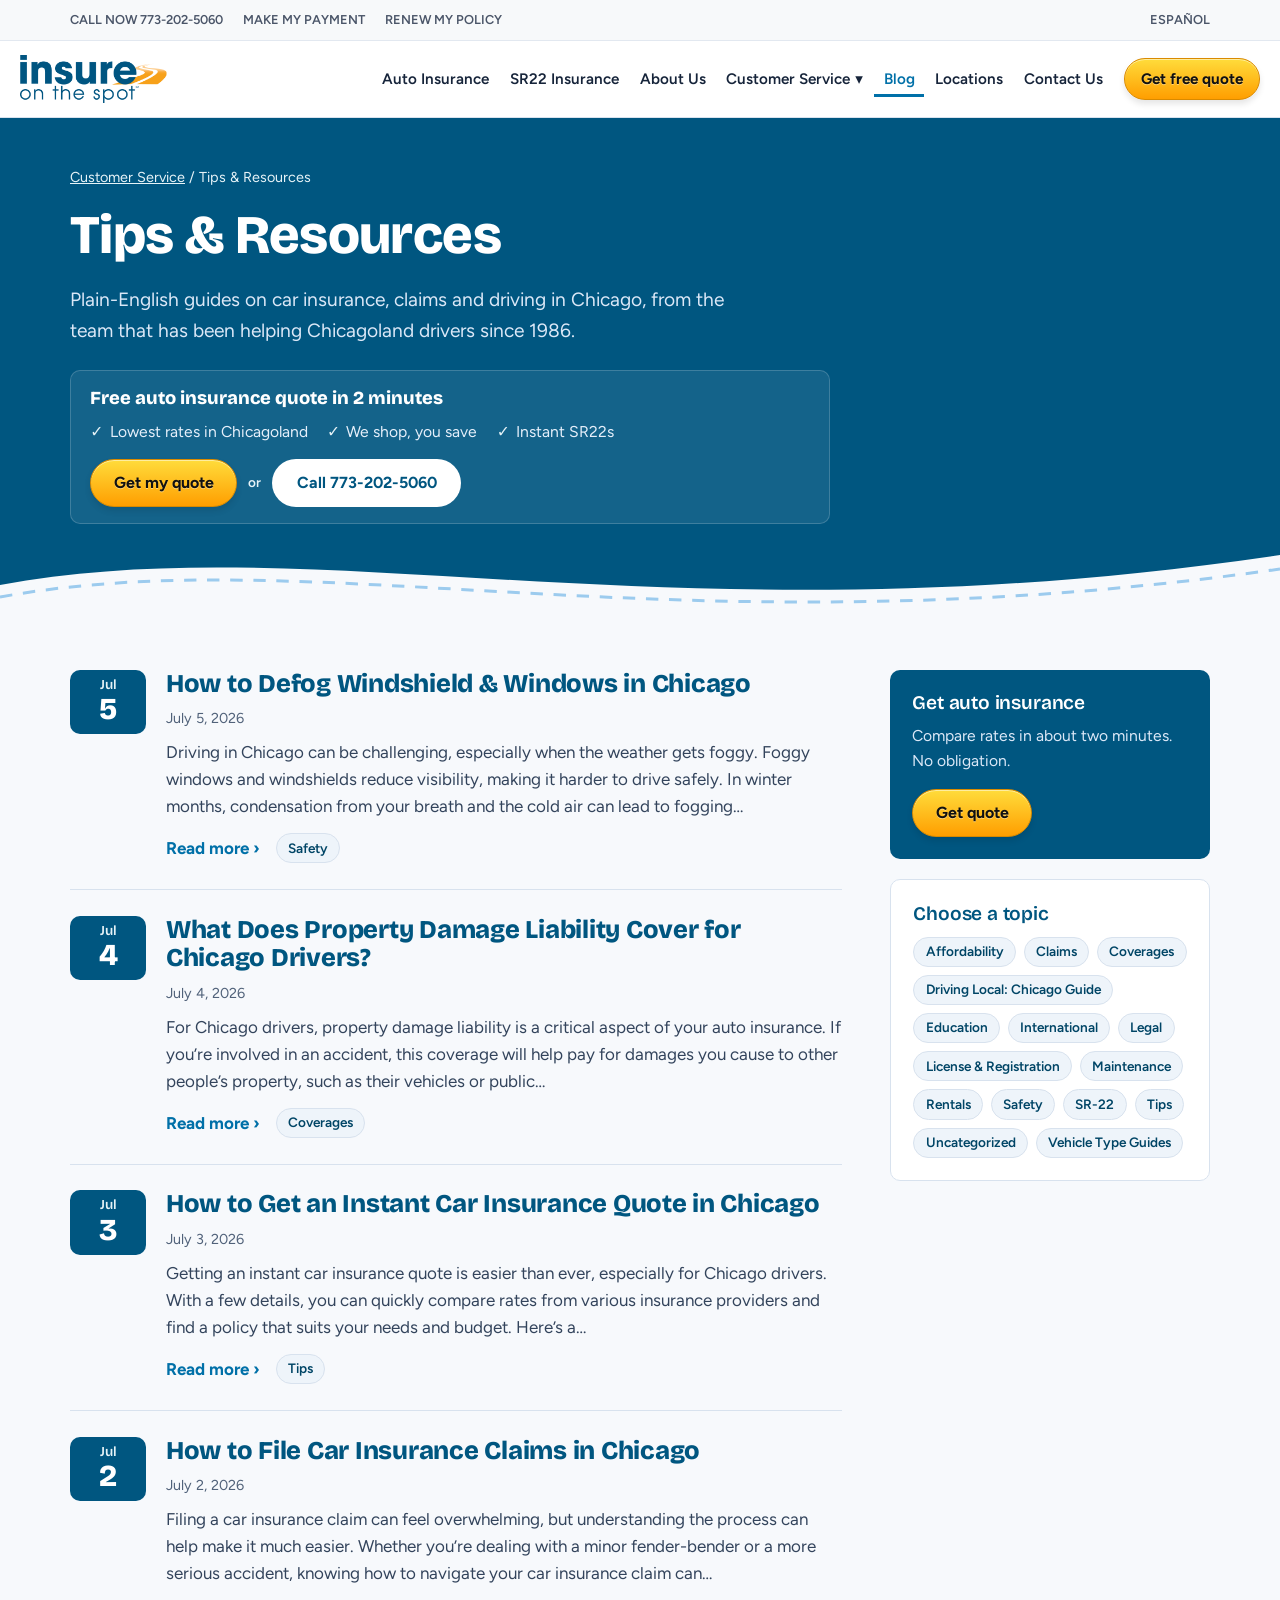
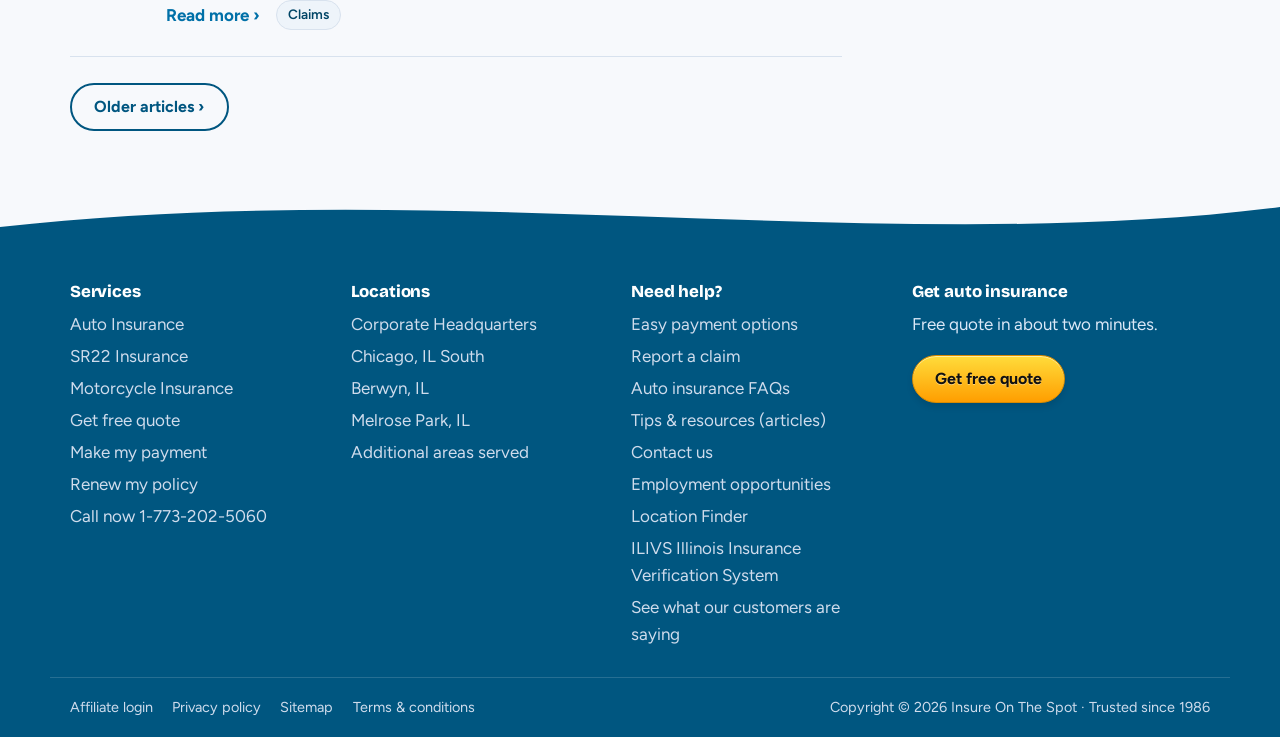
==== index.html @ a4625adb "[RENAME] html file" ====
<!doctype html>
<html lang="en">
  <head>
    <meta charset="utf-8" />
    <meta
      name="viewport"
      content="width=device-width, initial-scale=1, viewport-fit=cover"
    />
    <title>Tips & Resources – Insure On The Spot</title>
    <link rel="preconnect" href="https://fonts.googleapis.com" />
    <link rel="preconnect" href="https://fonts.gstatic.com" crossorigin />
    <link
      href="https://fonts.googleapis.com/css2?family=Bricolage+Grotesque:opsz,wght@12..96,600;12..96,800&family=Figtree:wght@400;500;600;700&display=swap"
      rel="stylesheet"
    />
    <link rel="stylesheet" href="style.css" />
  </head>
  <body>
    <a class="skip" href="#main">Skip to content</a>

    <!-- Shared header -->
    <div class="topbar">
      <div class="wrap">
        <div class="left">
          <a class="call" href="tel:773-202-5060">Call now 773-202-5060</a>
          <a href="https://csp.insureonthespot.com/Login.aspx"
            >Make my payment</a
          >
          <a href="https://csp.insureonthespot.com/Login.aspx"
            >Renew my policy</a
          >
        </div>
        <div class="right">
          <a
            class="es"
            href="https://www.insureonthespot.com/espanol/"
            lang="es"
            >Español</a
          >
        </div>
      </div>
    </div>
    <header class="header">
      <div class="wrap">
        <a class="logo" href="https://www.insureonthespot.com/" aria-label="Insure On The Spot home">
        <img src="logo.png" alt="Insure On The Spot" style="height: 48px; width: auto;" />
      </a>
        <button
          class="menu-toggle"
          id="menuToggle"
          aria-expanded="false"
          aria-controls="mainNav"
          aria-label="Open menu"
        >
          <svg
            width="24"
            height="24"
            viewBox="0 0 24 24"
            fill="none"
            stroke="currentColor"
            stroke-width="2.4"
            stroke-linecap="round"
          >
            <path d="M3 6h18M3 12h18M3 18h18" />
          </svg>
        </button>
        <nav class="main" id="mainNav" aria-label="Main">
          <button class="nav-close" id="navClose" aria-label="Close menu">
            ×
          </button>
          <ul>
            <li>
              <a href="https://www.insureonthespot.com/auto-insurance/"
                >Auto Insurance</a
              >
            </li>
            <li>
              <a href="https://www.insureonthespot.com/sr22-insurance/"
                >SR22 Insurance</a
              >
            </li>
            <li>
              <a href="https://www.insureonthespot.com/about/">About Us</a>
            </li>
            <li class="has-dd">
              <button class="dd" aria-expanded="false" aria-haspopup="true">
                Customer Service <span aria-hidden="true">▾</span>
              </button>
              <div class="dd-panel">
                <a href="https://csp.insureonthespot.com/Login.aspx"
                  >Make my payment</a
                >
                <a href="https://csp.insureonthespot.com/Login.aspx"
                  >Renew my policy</a
                >
                <a
                  href="https://www.insureonthespot.com/customer-service/payment-options/"
                  >Payment options</a
                >
                <a
                  href="https://www.insureonthespot.com/customer-service/roadside-assistance/"
                  >Roadside assistance</a
                >
                <a
                  href="https://www.insureonthespot.com/customer-service/report-insurance-claim/"
                  >Report an auto insurance claim</a
                >
                <a
                  href="https://www.insureonthespot.com/customer-service/auto-insurance-faq/"
                  >Auto insurance FAQs</a
                >
              </div>
            </li>
            <li>
              <a href="/" data-route="blog" aria-current="page">Blog</a>
            </li>
            <li>
              <a href="locations.html" data-route="locations">Locations</a>
            </li>
            <li><a href="contact.html" data-route="contact">Contact Us</a></li>
            <li class="mobile-only">
              <a href="https://csp.insureonthespot.com/Login.aspx"
                >Make my payment</a
              >
            </li>
            <li class="mobile-only">
              <a href="https://csp.insureonthespot.com/Login.aspx"
                >Renew my policy</a
              >
            </li>
            <li class="nav-cta">
              <a
                class="btn btn-cta btn-sm"
                href="https://quote.insureonthespot.com/"
                >Get free quote</a
              >
            </li>
          </ul>
        </nav>
      </div>
    </header>
    <div class="scrim" id="scrim" hidden></div>

    <main id="main" tabindex="-1">
      <!-- ===================== BLOG ===================== -->

      <div
        class="page"
        id="page-blog"
        data-title="Tips &amp; Resources – Insure On The Spot"
      >
        <section class="hero">
          <div class="wrap">
            <div class="crumbs">
              <a href="https://www.insureonthespot.com/customer-service/"
                >Customer Service</a
              >
              / Tips &amp; Resources
            </div>
            <h1 tabindex="-1">Tips &amp; Resources</h1>
            <p class="lede">
              Plain-English guides on car insurance, claims and driving in
              Chicago, from the team that has been helping Chicagoland drivers
              since 1986.
            </p>
            <div class="quote-strip">
              <strong>Free auto insurance quote in 2 minutes</strong>
              <ul>
                <li>Lowest rates in Chicagoland</li>
                <li>We shop, you save</li>
                <li>Instant SR22s</li>
              </ul>
              <div class="actions">
                <a class="btn btn-cta" href="https://quote.insureonthespot.com/"
                  >Get my quote</a
                ><span class="or">or</span
                ><a class="btn btn-light" href="tel:773-202-5060"
                  >Call 773-202-5060</a
                >
              </div>
            </div>
          </div>
          <svg
            class="road"
            viewBox="0 0 1440 120"
            preserveAspectRatio="none"
            aria-hidden="true"
          >
            <path
              d="M0 70 C 360 10, 760 130, 1440 40 L1440 121 L0 121Z"
              fill="#f7f9fc"
            />
            <path
              class="dash"
              d="M0 82 C 360 24, 760 140, 1440 54"
              fill="none"
              stroke="#9ccbee"
              stroke-width="3"
            />
          </svg>
        </section>

        <section class="section tight">
          <div class="wrap blog-grid">
            <div>
              <article class="post">
                <div class="date" aria-hidden="true">
                  <span class="m">Jul</span><span class="d">5</span>
                </div>
                <div>
                  <h2>
                    <a
                      href="https://www.insureonthespot.com/how-to-defog-windshield-windows-in-chicago/"
                      >How to Defog Windshield &amp; Windows in Chicago</a
                    >
                  </h2>
                  <time datetime="2026-07-05">July 5, 2026</time>
                  <p>
                    Driving in Chicago can be challenging, especially when the
                    weather gets foggy. Foggy windows and windshields reduce
                    visibility, making it harder to drive safely. In winter
                    months, condensation from your breath and the cold air can
                    lead to fogging…
                  </p>
                  <div class="meta">
                    <a
                      class="more"
                      href="https://www.insureonthespot.com/how-to-defog-windshield-windows-in-chicago/"
                      >Read more<span
                        class="sr"
                        style="position: absolute; left: -999px"
                      >
                        about defogging your windshield</span
                      >
                      ›</a
                    ><a
                      class="tag"
                      href="https://www.insureonthespot.com/category/safety/"
                      >Safety</a
                    >
                  </div>
                </div>
              </article>
              <article class="post">
                <div class="date" aria-hidden="true">
                  <span class="m">Jul</span><span class="d">4</span>
                </div>
                <div>
                  <h2>
                    <a
                      href="https://www.insureonthespot.com/what-does-property-damage-liability-cover-for-chicago-drivers/"
                      >What Does Property Damage Liability Cover for Chicago
                      Drivers?</a
                    >
                  </h2>
                  <time datetime="2026-07-04">July 4, 2026</time>
                  <p>
                    For Chicago drivers, property damage liability is a critical
                    aspect of your auto insurance. If you’re involved in an
                    accident, this coverage will help pay for damages you cause
                    to other people’s property, such as their vehicles or
                    public…
                  </p>
                  <div class="meta">
                    <a
                      class="more"
                      href="https://www.insureonthespot.com/what-does-property-damage-liability-cover-for-chicago-drivers/"
                      >Read more<span style="position: absolute; left: -999px">
                        about property damage liability</span
                      >
                      ›</a
                    ><a
                      class="tag"
                      href="https://www.insureonthespot.com/category/coverages/"
                      >Coverages</a
                    >
                  </div>
                </div>
              </article>
              <article class="post">
                <div class="date" aria-hidden="true">
                  <span class="m">Jul</span><span class="d">3</span>
                </div>
                <div>
                  <h2>
                    <a
                      href="https://www.insureonthespot.com/how-to-get-an-instant-car-insurance-quote-in-chicago/"
                      >How to Get an Instant Car Insurance Quote in Chicago</a
                    >
                  </h2>
                  <time datetime="2026-07-03">July 3, 2026</time>
                  <p>
                    Getting an instant car insurance quote is easier than ever,
                    especially for Chicago drivers. With a few details, you can
                    quickly compare rates from various insurance providers and
                    find a policy that suits your needs and budget. Here’s a…
                  </p>
                  <div class="meta">
                    <a
                      class="more"
                      href="https://www.insureonthespot.com/how-to-get-an-instant-car-insurance-quote-in-chicago/"
                      >Read more<span style="position: absolute; left: -999px">
                        about instant quotes</span
                      >
                      ›</a
                    ><a
                      class="tag"
                      href="https://www.insureonthespot.com/category/tips/"
                      >Tips</a
                    >
                  </div>
                </div>
              </article>
              <article class="post">
                <div class="date" aria-hidden="true">
                  <span class="m">Jul</span><span class="d">2</span>
                </div>
                <div>
                  <h2>
                    <a
                      href="https://www.insureonthespot.com/how-to-file-car-insurance-claims-in-chicago/"
                      >How to File Car Insurance Claims in Chicago</a
                    >
                  </h2>
                  <time datetime="2026-07-02">July 2, 2026</time>
                  <p>
                    Filing a car insurance claim can feel overwhelming, but
                    understanding the process can help make it much easier.
                    Whether you’re dealing with a minor fender-bender or a more
                    serious accident, knowing how to navigate your car insurance
                    claim can…
                  </p>
                  <div class="meta">
                    <a
                      class="more"
                      href="https://www.insureonthespot.com/how-to-file-car-insurance-claims-in-chicago/"
                      >Read more<span style="position: absolute; left: -999px">
                        about filing claims</span
                      >
                      ›</a
                    ><a
                      class="tag"
                      href="https://www.insureonthespot.com/category/claims/"
                      >Claims</a
                    >
                  </div>
                </div>
              </article>
              <div class="pager">
                <a
                  class="btn btn-ghost"
                  href="https://www.insureonthespot.com/customer-service/blog/page/2/"
                  >Older articles ›</a
                >
              </div>
            </div>

            <aside aria-label="Sidebar">
              <div class="box">
                <div class="card cta-card">
                  <h3>Get auto insurance</h3>
                  <p>Compare rates in about two minutes. No obligation.</p>
                  <a
                    class="btn btn-cta"
                    href="https://quote.insureonthespot.com/"
                    >Get quote</a
                  >
                </div>
                <nav class="card topics" aria-labelledby="topicsH">
                  <h3 id="topicsH">Choose a topic</h3>
                  <ul>
                    <li>
                      <a
                        class="tag"
                        href="https://www.insureonthespot.com/category/affordability/"
                        >Affordability</a
                      >
                    </li>
                    <li>
                      <a
                        class="tag"
                        href="https://www.insureonthespot.com/category/claims/"
                        >Claims</a
                      >
                    </li>
                    <li>
                      <a
                        class="tag"
                        href="https://www.insureonthespot.com/category/coverages/"
                        >Coverages</a
                      >
                    </li>
                    <li>
                      <a
                        class="tag"
                        href="https://www.insureonthespot.com/category/driving-local-chicago-guide/"
                        >Driving Local: Chicago Guide</a
                      >
                    </li>
                    <li>
                      <a
                        class="tag"
                        href="https://www.insureonthespot.com/category/education/"
                        >Education</a
                      >
                    </li>
                    <li>
                      <a
                        class="tag"
                        href="https://www.insureonthespot.com/category/international/"
                        >International</a
                      >
                    </li>
                    <li>
                      <a
                        class="tag"
                        href="https://www.insureonthespot.com/category/legal/"
                        >Legal</a
                      >
                    </li>
                    <li>
                      <a
                        class="tag"
                        href="https://www.insureonthespot.com/category/license-registration/"
                        >License &amp; Registration</a
                      >
                    </li>
                    <li>
                      <a
                        class="tag"
                        href="https://www.insureonthespot.com/category/maintenance/"
                        >Maintenance</a
                      >
                    </li>
                    <li>
                      <a
                        class="tag"
                        href="https://www.insureonthespot.com/category/rentals/"
                        >Rentals</a
                      >
                    </li>
                    <li>
                      <a
                        class="tag"
                        href="https://www.insureonthespot.com/category/safety/"
                        >Safety</a
                      >
                    </li>
                    <li>
                      <a
                        class="tag"
                        href="https://www.insureonthespot.com/category/sr-22/"
                        >SR-22</a
                      >
                    </li>
                    <li>
                      <a
                        class="tag"
                        href="https://www.insureonthespot.com/category/tips/"
                        >Tips</a
                      >
                    </li>
                    <li>
                      <a
                        class="tag"
                        href="https://www.insureonthespot.com/category/uncategorized/"
                        >Uncategorized</a
                      >
                    </li>
                    <li>
                      <a
                        class="tag"
                        href="https://www.insureonthespot.com/category/vehicle-type-guides/"
                        >Vehicle Type Guides</a
                      >
                    </li>
                  </ul>
                </nav>
              </div>
            </aside>
          </div>
        </section>
      </div>
    </main>

    <!-- Shared footer -->
    <footer>
      <div class="roadtop">
        <svg
          viewBox="0 0 1440 60"
          preserveAspectRatio="none"
          aria-hidden="true"
        >
          <path d="M0 0H1440V20C1000 70 500 -10 0 40Z" fill="#f7f9fc" />
        </svg>
      </div>
      <div class="cols">
        <div>
          <h2>Services</h2>
          <ul>
            <li>
              <a href="https://www.insureonthespot.com/auto-insurance/"
                >Auto Insurance</a
              >
            </li>
            <li>
              <a href="https://www.insureonthespot.com/sr22-insurance/"
                >SR22 Insurance</a
              >
            </li>
            <li>
              <a
                href="https://www.insureonthespot.com/auto-insurance/motorcycle-insurance/"
                >Motorcycle Insurance</a
              >
            </li>
            <li>
              <a href="https://quote.insureonthespot.com/">Get free quote</a>
            </li>
            <li>
              <a href="https://csp.insureonthespot.com">Make my payment</a>
            </li>
            <li>
              <a href="https://csp.insureonthespot.com">Renew my policy</a>
            </li>
            <li><a href="tel:+17732025060">Call now 1-773-202-5060</a></li>
          </ul>
        </div>
        <div>
          <h2>Locations</h2>
          <ul>
            <li>
              <a
                href="https://www.insureonthespot.com/locations/corporate-headquarters/"
                >Corporate Headquarters</a
              >
            </li>
            <li>
              <a
                href="https://www.insureonthespot.com/locations/chicago-il-south/"
                >Chicago, IL South</a
              >
            </li>
            <li>
              <a href="https://www.insureonthespot.com/locations/berwyn-il/"
                >Berwyn, IL</a
              >
            </li>
            <li>
              <a
                href="https://www.insureonthespot.com/locations/melrose-park-il/"
                >Melrose Park, IL</a
              >
            </li>
            <li>
              <a href="https://www.insureonthespot.com/service-areas/"
                >Additional areas served</a
              >
            </li>
          </ul>
        </div>
        <div>
          <h2>Need help?</h2>
          <ul>
            <li>
              <a
                href="https://www.insureonthespot.com/customer-service/payment-options/"
                >Easy payment options</a
              >
            </li>
            <li>
              <a
                href="https://www.insureonthespot.com/customer-service/report-insurance-claim/"
                >Report a claim</a
              >
            </li>
            <li>
              <a
                href="https://www.insureonthespot.com/customer-service/auto-insurance-faq/"
                >Auto insurance FAQs</a
              >
            </li>
            <li><a href="/">Tips &amp; resources (articles)</a></li>
            <li><a href="contact.html">Contact us</a></li>
            <li>
              <a
                href="https://www.insureonthespot.com/employment-opportunities/"
                >Employment opportunities</a
              >
            </li>
            <li>
              <a href="https://www.insureonthespot.com/location-finder/"
                >Location Finder</a
              >
            </li>
            <li>
              <a
                href="https://www.insureonthespot.com/customer-service/ilivs-illinois-insurance-verification-system/"
                >ILIVS Illinois Insurance Verification System</a
              >
            </li>
            <li>
              <a
                href="https://www.insureonthespot.com/see-what-our-customers-are-saying-about-us/"
                >See what our customers are saying</a
              >
            </li>
          </ul>
        </div>
        <div class="getq">
          <h2>Get auto insurance</h2>
          <p>Free quote in about two minutes.</p>
          <a class="btn btn-cta" href="https://quote.insureonthespot.com/"
            >Get free quote</a
          >
        </div>
      </div>
      <div class="legal">
        <ul>
          <li>
            <a href="https://quote.insureonthespot.com/Default.aspx/dealer"
              >Affiliate login</a
            >
          </li>
          <li>
            <a href="https://www.insureonthespot.com/privacy-policy/"
              >Privacy policy</a
            >
          </li>
          <li>
            <a href="https://www.insureonthespot.com/sitemap/">Sitemap</a>
          </li>
          <li>
            <a href="https://www.insureonthespot.com/terms-conditions/"
              >Terms &amp; conditions</a
            >
          </li>
        </ul>
        <span>Copyright © 2026 Insure On The Spot · Trusted since 1986</span>
      </div>
    </footer>

    <!-- Sticky mobile action bar -->
    <div class="mbar" role="region" aria-label="Quick actions">
      <a class="btn btn-ghost" href="tel:773-202-5060">Call now</a>
      <a class="btn btn-cta" href="https://quote.insureonthespot.com/"
        >Get free quote</a
      >
    </div>

    <script src="script.js"></script>
  </body>
</html>
---- style.css ----
:root {
  --navy: #005680;
  --navy-2: #004566;
  --blue: #0070a8;
  --sky: #e6f3f7;
  --mist: #eef4fa;
  --paper: #f7f9fc;
  --white: #fff;
  --ink: #16243a;
  --muted: #51627a;
  --line: #d8e2ee;
  --cta: #ffb71b;
  --cta-dark: #e59d00;
  --ok: #17803d;
  --radius: 10px;
  --head:
    "Bricolage Grotesque", "Trebuchet MS", "Segoe UI", system-ui, sans-serif;
  --body:
    "Figtree", "Segoe UI", system-ui, -apple-system, Helvetica, Arial,
    sans-serif;
  --wrap: 1180px;
}
* {
  box-sizing: border-box;
}
html {
  scroll-behavior: smooth;
  -webkit-text-size-adjust: 100%;
}
body {
  margin: 0;
  font-family: var(--body);
  font-size: 1.0625rem;
  line-height: 1.6;
  color: var(--ink);
  background: var(--paper);
  padding-bottom: env(safe-area-inset-bottom, 0);
}
img,
svg {
  max-width: 100%;
}
a {
  color: var(--blue);
}
a:hover {
  color: var(--navy);
}
:focus-visible {
  outline: 3px solid var(--blue);
  outline-offset: 2px;
  border-radius: 4px;
}
.skip {
  position: absolute;
  left: -999px;
  top: 0;
  background: var(--navy);
  color: #fff;
  padding: 0.7rem 1rem;
  z-index: 100;
}
.skip:focus {
  left: 0;
}
.wrap {
  max-width: var(--wrap);
  margin: 0 auto;
  padding: 0 20px;
}
h1,
h2,
h3 {
  font-family: var(--head);
  line-height: 1.12;
  color: var(--navy);
  margin: 0 0 0.5em;
  letter-spacing: -0.01em;
}
h1 {
  font-size: clamp(2.1rem, 5vw, 3.4rem);
  font-weight: 800;
}
h2 {
  font-size: clamp(1.4rem, 2.6vw, 1.9rem);
  font-weight: 800;
}
h3 {
  font-size: 1.2rem;
  font-weight: 600;
}
p {
  margin: 0 0 1em;
}

/* buttons */
.btn {
  white-space: nowrap;
  display: inline-flex;
  align-items: center;
  justify-content: center;
  gap: 0.5rem;
  min-height: 48px;
  padding: 0.65rem 1.4rem;
  border-radius: 999px;
  font: 700 1rem/1.1 var(--body);
  text-decoration: none;
  border: 2px solid transparent;
  cursor: pointer;
  transition:
    background 0.15s,
    color 0.15s,
    border-color 0.15s;
}
.btn-cta {
  background: linear-gradient(180deg, #ffdc3b 0%, #ff9e00 100%);
  color: #111;
  text-shadow: 0 1px 0 rgba(255,255,255,0.4);
  box-shadow: 0 4px 6px rgba(0,0,0,0.1), inset 0 1px 0 rgba(255,255,255,0.5);
  border: 1px solid #d98a00;
}
.btn-cta:hover {
  background: linear-gradient(180deg, #ffeb6b 0%, #ffb01a 100%);
  color: #000;
  transform: translateY(-1px);
  box-shadow: 0 6px 10px rgba(0,0,0,0.15), inset 0 1px 0 rgba(255,255,255,0.6);
}
.btn-ghost {
  background: transparent;
  color: var(--navy);
  border-color: var(--navy);
}
.btn-ghost:hover {
  background: var(--navy);
  color: #fff;
}
.btn-light {
  background: #fff;
  color: var(--navy);
}
.btn-light:hover {
  background: var(--sky);
  color: var(--navy);
}
.btn-sm {
  min-height: 42px;
  padding: 0.5rem 1rem;
  font-size: 0.95rem;
}

/* header */
.topbar {
  background: #f7f9fa;
  color: #4a5568;
  font-size: 0.85rem;
  border-bottom: 1px solid #e2e8f0;
}
.topbar .wrap {
  display: flex;
  align-items: center;
  justify-content: space-between;
  gap: 1rem;
  min-height: 40px;
}
.topbar a {
  color: #4a5568;
  text-decoration: none;
  font-weight: 600;
  text-transform: uppercase;
  font-size: 0.8rem;
}
.topbar a:hover {
  color: var(--blue);
  text-decoration: none;
}
.topbar .left,
.topbar .right {
  display: flex;
  gap: 1.25rem;
  align-items: center;
}
.header {
  background: #fff;
  border-bottom: 1px solid var(--line);
  position: sticky;
  top: 0;
  z-index: 50;
}
.header .wrap {
  max-width: 1320px;
  display: flex;
  align-items: center;
  justify-content: space-between;
  min-height: 76px;
  gap: 0.75rem;
}
.logo {
  display: flex;
  align-items: center;
  gap: 0.6rem;
  text-decoration: none;
  color: var(--navy);
}
.logo svg {
  width: 44px;
  height: 44px;
  flex: none;
}
.logo b {
  white-space: nowrap;
  font: 800 1.15rem/1 var(--head);
  letter-spacing: -0.01em;
  display: block;
}
.logo small {
  display: block;
  font-size: 0.72rem;
  font-weight: 600;
  color: var(--muted);
  margin-top: 3px;
}
nav.main ul {
  list-style: none;
  display: flex;
  gap: 0.1rem;
  margin: 0;
  padding: 0;
  align-items: center;
}
nav.main a:not(.btn),
nav.main button.dd {
  white-space: nowrap;
  font: 600 0.95rem var(--body);
  color: var(--ink);
  text-decoration: none;
  padding: 0.55rem 0.6rem;
  border-radius: 8px;
  background: none;
  border: 0;
  cursor: pointer;
  display: inline-flex;
  gap: 0.3rem;
  align-items: center;
}
nav.main a:not(.btn):hover,
nav.main button.dd:hover {
  background: var(--mist);
  color: var(--navy);
}
nav.main a[aria-current="page"]:not(.btn) {
  color: var(--blue);
  box-shadow: inset 0 -3px 0 var(--blue);
  border-radius: 0;
}
nav.main .has-dd {
  position: relative;
}
.dd-panel {
  position: absolute;
  left: 0;
  top: 100%;
  min-width: 260px;
  background: #fff;
  border: 1px solid var(--line);
  border-radius: var(--radius);
  box-shadow: 0 12px 30px rgba(14, 42, 82, 0.14);
  padding: 0.5rem;
  display: none;
  z-index: 60;
}
.has-dd.open .dd-panel {
  display: block;
}
.dd-panel a {
  display: block;
  width: 100%;
}
.menu-toggle {
  display: none;
  background: none;
  border: 2px solid var(--navy);
  border-radius: 8px;
  width: 48px;
  height: 48px;
  color: var(--navy);
  cursor: pointer;
}
.mobile-only {
  display: none;
}

/* hero: road curve */
.hero {
  background: var(--navy);
  color: #fff;
  position: relative;
  overflow: hidden;
}
.hero .wrap {
  position: relative;
  z-index: 2;
  padding-top: 48px;
  padding-bottom: 110px;
}
.hero h1 {
  color: #fff;
  max-width: 16ch;
  margin-bottom: 0.35em;
}
.hero .lede {
  font-size: 1.2rem;
  max-width: 56ch;
  color: #dbe8f7;
  margin-bottom: 1.5rem;
}
.hero .lede a {
  color: #fff;
  font-weight: 700;
}
.hero .crumbs {
  font-size: 0.9rem;
  color: var(--sky);
  margin-bottom: 1rem;
}
.hero .crumbs a {
  color: var(--sky);
}
.road {
  position: absolute;
  left: 0;
  right: 0;
  bottom: -1px;
  width: 100%;
  height: 120px;
  z-index: 1;
  display: block;
}
.road .dash {
  stroke-dasharray: 14 12;
  animation: dash 1.4s ease-out 1;
}
@keyframes dash {
  from {
    stroke-dashoffset: 520;
  }
  to {
    stroke-dashoffset: 0;
  }
}
.quote-strip {
  display: flex;
  flex-wrap: wrap;
  gap: 0.6rem 1.4rem;
  align-items: center;
  background: rgba(255, 255, 255, 0.08);
  border: 1px solid rgba(255, 255, 255, 0.18);
  border-radius: var(--radius);
  padding: 1rem 1.2rem;
  max-width: 760px;
}
.quote-strip strong {
  font: 800 1.15rem var(--head);
  flex-basis: 100%;
}
.quote-strip ul {
  list-style: none;
  margin: 0;
  padding: 0;
  display: flex;
  flex-wrap: wrap;
  gap: 0.3rem 1.2rem;
  flex-basis: 100%;
  font-size: 0.98rem;
  color: #e6f0fb;
}
.quote-strip li::before {
  content: "✓";
  color: var(--sky);
  font-weight: 800;
  margin-right: 0.4rem;
}
.quote-strip .actions {
  display: flex;
  gap: 0.7rem;
  flex-wrap: wrap;
  align-items: center;
  margin-top: 0.3rem;
}
.quote-strip .or {
  font-size: 0.85rem;
  color: var(--sky);
  font-weight: 600;
}

main {
  display: block;
  min-height: 50vh;
}
.section {
  padding: 56px 0;
}
.section.tight {
  padding-top: 36px;
}
.card {
  background: #fff;
  border: 1px solid var(--line);
  border-radius: var(--radius);
  padding: 1.4rem;
}

/* referral promo */
.promo {
  display: flex;
  gap: 1rem;
  align-items: center;
  background: #fff7e6;
  border: 1px solid #f1d9a0;
  border-radius: var(--radius);
  padding: 1rem 1.2rem;
}
.promo svg {
  width: 44px;
  height: 44px;
  flex: none;
}
.promo b {
  font-family: var(--head);
  color: var(--navy);
  font-size: 1.1rem;
  display: block;
}
.promo span {
  font-size: 0.95rem;
  color: #5a4a1a;
}

/* blog */
.blog-grid {
  display: grid;
  grid-template-columns: minmax(0, 1fr) 320px;
  gap: 48px;
  align-items: start;
}
.post {
  display: grid;
  grid-template-columns: 76px minmax(0, 1fr);
  gap: 1.25rem;
  padding: 1.6rem 0;
  border-bottom: 1px solid var(--line);
}
.post:first-child {
  padding-top: 0;
}
.date {
  background: var(--navy);
  color: #fff;
  border-radius: var(--radius);
  text-align: center;
  padding: 0.5rem 0 0.6rem;
  font-family: var(--head);
  line-height: 1;
  align-self: start;
}
.date .m {
  font-size: 0.85rem;
  font-weight: 600;
  color: var(--sky);
  display: block;
}
.date .d {
  font-size: 1.9rem;
  font-weight: 800;
  display: block;
  margin-top: 0.2rem;
}
.post h2 {
  font-size: clamp(1.25rem, 2.2vw, 1.6rem);
  margin-bottom: 0.35rem;
}
.post h2 a {
  color: var(--navy);
  text-decoration: none;
}
.post h2 a:hover {
  color: var(--blue);
  text-decoration: underline;
}
.post time {
  font-size: 0.9rem;
  color: var(--muted);
}
.post p {
  color: #33445c;
  margin: 0.5rem 0 0.8rem;
  max-width: 68ch;
}
.post .meta {
  display: flex;
  gap: 1rem;
  align-items: center;
  flex-wrap: wrap;
}
.tag {
  display: inline-block;
  font-size: 0.85rem;
  font-weight: 600;
  background: var(--mist);
  color: var(--navy-2);
  padding: 0.2rem 0.7rem;
  border-radius: 999px;
  text-decoration: none;
  border: 1px solid var(--line);
}
a.tag:hover {
  background: var(--sky);
  color: var(--navy);
}
.more {
  font-weight: 700;
  text-decoration: none;
}
.more:hover {
  text-decoration: underline;
}
.pager {
  padding-top: 1.6rem;
}
aside .box {
  position: sticky;
  top: 96px;
  display: grid;
  gap: 1.25rem;
}
.cta-card {
  background: var(--navy);
  color: #fff;
  border: 0;
}
.cta-card h3 {
  color: #fff;
}
.cta-card p {
  color: #dbe8f7;
  font-size: 0.98rem;
}
.topics ul {
  list-style: none;
  margin: 0;
  padding: 0;
  display: flex;
  flex-wrap: wrap;
  gap: 0.5rem;
}
.topics h3 {
  margin-bottom: 0.8rem;
}

/* locations */
.loc-layout {
  display: grid;
  grid-template-columns: minmax(0, 1.05fr) minmax(0, 0.95fr);
  gap: 32px;
  align-items: start;
}
.loc-list {
  display: grid;
  gap: 1rem;
}
.loc {
  display: grid;
  grid-template-columns: 44px 1fr;
  gap: 1rem;
  transition:
    box-shadow 0.15s,
    border-color 0.15s;
}
.loc.hl {
  border-color: var(--blue);
  box-shadow: 0 0 0 3px rgba(31, 111, 197, 0.22);
}
.pin {
  width: 44px;
  height: 44px;
}
.loc h3 {
  margin-bottom: 0.15rem;
}
.loc address {
  font-style: normal;
  color: var(--muted);
  margin-bottom: 0.4rem;
}
.loc .phone {
  font: 700 1.15rem var(--head);
  color: var(--navy);
  text-decoration: none;
}
.loc .phone:hover {
  color: var(--blue);
  text-decoration: underline;
}
.loc .btns {
  display: flex;
  gap: 0.6rem;
  flex-wrap: wrap;
  margin-top: 0.9rem;
}
.mapbox {
  position: sticky;
  top: 96px;
  background: #fff;
  border: 1px solid var(--line);
  border-radius: var(--radius);
  padding: 1rem;
}
.mapbox svg {
  width: 100%;
  height: auto;
  display: block;
}
.mapbox .cap {
  font-size: 0.85rem;
  color: var(--muted);
  margin: 0.5rem 0 0;
}
.mpin {
  cursor: pointer;
}
.mpin circle.dot {
  fill: var(--cta);
  stroke: #fff;
  stroke-width: 3;
  transition: r 0.15s;
}
.mpin:hover circle.dot,
.mpin:focus-visible circle.dot,
.mpin.hl circle.dot {
  r: 13;
}
.mpin text {
  font: 700 13px var(--body);
  fill: var(--navy);
  paint-order: stroke;
  stroke: #fff;
  stroke-width: 4px;
}
.finder {
  display: flex;
  flex-wrap: wrap;
  gap: 1rem;
  align-items: center;
  justify-content: space-between;
  margin-top: 2rem;
}

/* contact */
.contact-grid {
  display: grid;
  grid-template-columns: minmax(0, 1fr) minmax(0, 1fr);
  gap: 32px;
  align-items: start;
}
.bigphone {
  display: block;
  font: 800 clamp(2rem, 5vw, 3rem)/1 var(--head);
  color: var(--navy);
  text-decoration: none;
  margin: 0.2rem 0 0.8rem;
}
.bigphone:hover {
  color: var(--blue);
}
.status {
  display: inline-flex;
  align-items: center;
  gap: 0.5rem;
  font-weight: 700;
  font-size: 0.95rem;
  border-radius: 999px;
  padding: 0.3rem 0.8rem;
  background: var(--mist);
  color: var(--muted);
}
.status i {
  width: 10px;
  height: 10px;
  border-radius: 50%;
  background: #8a97a8;
  display: inline-block;
}
.status.open {
  background: #e4f5ea;
  color: var(--ok);
}
.status.open i {
  background: var(--ok);
}
.hours {
  display: grid;
  grid-template-columns: 1fr 1fr;
  gap: 1rem;
  margin-top: 1.2rem;
}
.hours table {
  width: 100%;
  border-collapse: collapse;
  font-size: 0.98rem;
}
.hours caption {
  text-align: left;
  font: 600 1.1rem var(--head);
  color: var(--navy);
  padding-bottom: 0.4rem;
}
.hours th,
.hours td {
  text-align: left;
  padding: 0.45rem 0.5rem;
  border-top: 1px solid var(--line);
  font-weight: 500;
}
.hours tr.today th,
.hours tr.today td {
  background: #fff7e6;
  font-weight: 700;
}
.routes {
  display: grid;
  grid-template-columns: 1fr 1fr;
  gap: 0.9rem;
}
.route {
  display: block;
  text-decoration: none;
  color: var(--ink);
  background: #fff;
  border: 1px solid var(--line);
  border-radius: var(--radius);
  padding: 1rem 1.1rem;
  transition:
    border-color 0.15s,
    transform 0.15s;
}
.route:hover {
  border-color: var(--blue);
  color: var(--ink);
}
.route b {
  display: block;
  font: 700 1.05rem var(--head);
  color: var(--navy);
}
.route span {
  font-size: 0.92rem;
  color: var(--muted);
}
.route.primary {
  grid-column: 1/-1;
  background: var(--navy);
  border-color: var(--navy);
}
.route.primary b {
  color: #fff;
}
.route.primary span {
  color: #dbe8f7;
}
.route.primary:hover {
  background: var(--navy-2);
}
.phones {
  list-style: none;
  margin: 0;
  padding: 0;
}
.phones li {
  display: flex;
  flex-wrap: wrap;
  justify-content: space-between;
  gap: 0.2rem 1rem;
  padding: 0.65rem 0;
  border-top: 1px solid var(--line);
}
.phones li:first-child {
  border-top: 0;
}
.phones a {
  font-weight: 700;
  text-decoration: none;
  white-space: nowrap;
}
.trust {
  display: flex;
  flex-wrap: wrap;
  gap: 0.8rem;
  align-items: center;
}
.badge {
  display: inline-flex;
  gap: 0.6rem;
  align-items: center;
  background: #fff;
  border: 1px solid var(--line);
  border-radius: var(--radius);
  padding: 0.6rem 1rem;
  text-decoration: none;
  color: var(--navy);
  font-weight: 700;
  font-size: 0.95rem;
}
.badge:hover {
  border-color: var(--blue);
  color: var(--navy);
}
.careers {
  background: var(--mist);
  border-radius: var(--radius);
  padding: 1.2rem 1.4rem;
  display: flex;
  flex-wrap: wrap;
  gap: 0.6rem 1.5rem;
  align-items: center;
  justify-content: space-between;
}
.careers p {
  margin: 0;
}

/* footer */
footer {
  background: var(--navy);
  color: #cfdcec;
  margin-top: 0;
  position: relative;
}
footer .roadtop {
  display: block;
  width: 100%;
  height: 60px;
  background: var(--navy);
}
footer .roadtop svg {
  display: block;
  width: 100%;
  height: 60px;
}
footer .cols {
  display: grid;
  grid-template-columns: repeat(3, 1fr) 1.2fr;
  gap: 32px;
  padding: 36px 20px 24px;
  max-width: var(--wrap);
  margin: 0 auto;
}
footer h2 {
  font-size: 1.05rem;
  color: #fff;
  margin-bottom: 0.6rem;
}
footer ul {
  list-style: none;
  margin: 0;
  padding: 0;
}
footer li {
  margin: 0.3rem 0;
}
footer a {
  color: #cfdcec;
  text-decoration: none;
}
footer a:hover {
  color: #fff;
  text-decoration: underline;
}
footer .getq p {
  color: #dbe8f7;
}
.legal {
  border-top: 1px solid rgba(255, 255, 255, 0.15);
  padding: 18px 20px;
  max-width: var(--wrap);
  margin: 0 auto;
  display: flex;
  flex-wrap: wrap;
  gap: 0.6rem 1.5rem;
  justify-content: space-between;
  font-size: 0.9rem;
}
.legal ul {
  display: flex;
  gap: 1.2rem;
  flex-wrap: wrap;
}
.legal li {
  margin: 0;
}

/* sticky mobile action bar */
.mbar {
  display: none;
}

/* pages */
.page[hidden] {
  display: none;
}

/* responsive */
@media (max-width: 980px) {
  .blog-grid,
  .loc-layout,
  .contact-grid {
    grid-template-columns: minmax(0, 1fr);
  }
  aside .box,
  .mapbox {
    position: static;
  }
  footer .cols {
    grid-template-columns: 1fr 1fr;
  }
}
@media (max-width: 1260px) {
  .menu-toggle {
    display: inline-flex;
    align-items: center;
    justify-content: center;
  }
  nav.main {
    position: fixed;
    inset: 0 0 0 auto;
    width: min(86vw, 360px);
    background: #fff;
    transform: translateX(100%);
    transition: transform 0.22s ease;
    padding: 1rem;
    overflow-y: auto;
    z-index: 80;
    box-shadow: -10px 0 30px rgba(0, 0, 0, 0.18);
    visibility: hidden;
  }
  nav.main.open {
    transform: none;
    visibility: visible;
  }
  nav.main ul {
    flex-direction: column;
    align-items: stretch;
    gap: 0;
    margin-top: 3.2rem;
  }
  nav.main a:not(.btn),
  nav.main button.dd {
    width: 100%;
    padding: 0.9rem 0.6rem;
    border-bottom: 1px solid var(--line);
    border-radius: 0;
    justify-content: space-between;
  }
  nav.main a[aria-current="page"]:not(.btn) {
    box-shadow: none;
    background: var(--mist);
  }
  nav.main .btn {
    width: 100%;
  }
  .dd-panel {
    position: static;
    display: none;
    box-shadow: none;
    border: 0;
    padding: 0 0 0 0.8rem;
  }
  .mobile-only {
    display: block;
  }
  .scrim {
    position: fixed;
    inset: 0;
    background: rgba(10, 20, 40, 0.5);
    z-index: 45;
  }
  .scrim[hidden] {
    display: none;
  }
  .nav-close {
    position: absolute;
    top: 0.7rem;
    right: 0.7rem;
    width: 44px;
    height: 44px;
    border: 0;
    background: var(--mist);
    border-radius: 8px;
    font-size: 1.4rem;
    cursor: pointer;
    color: var(--navy);
  }
  .nav-cta {
    margin-top: 1rem;
  }
}
@media (max-width: 860px) {
  .topbar .left a:not(.call),
  .topbar .right a:not(.es) {
    display: none;
  }
  .hero .wrap {
    padding-top: 32px;
    padding-bottom: 90px;
  }
  .section {
    padding: 40px 0;
  }
  .post {
    grid-template-columns: 60px minmax(0, 1fr);
    gap: 0.9rem;
  }
  .date .d {
    font-size: 1.5rem;
  }
  .hours,
  .routes {
    grid-template-columns: 1fr;
  }
  .mbar {
    display: grid;
    grid-template-columns: 1fr 1fr;
    gap: 0.6rem;
    position: fixed;
    left: 0;
    right: 0;
    bottom: 0;
    z-index: 40;
    background: #fff;
    border-top: 1px solid var(--line);
    padding: 0.6rem 12px calc(0.6rem + env(safe-area-inset-bottom, 0px));
    box-shadow: 0 -6px 18px rgba(14, 42, 82, 0.12);
  }
  .mbar .btn {
    min-height: 50px;
  }
  footer .cols {
    grid-template-columns: 1fr;
  }
  .legal {
    padding-bottom: calc(18px + 76px);
  }
  .logo small {
    display: none;
  }
}
@media (min-width: 1261px) {
  .nav-close,
  .scrim {
    display: none;
  }
  .nav-cta {
    margin-left: 0.6rem;
  }
}
@media (prefers-reduced-motion: reduce) {
  * {
    animation: none !important;
    transition: none !important;
    scroll-behavior: auto !important;
  }
}
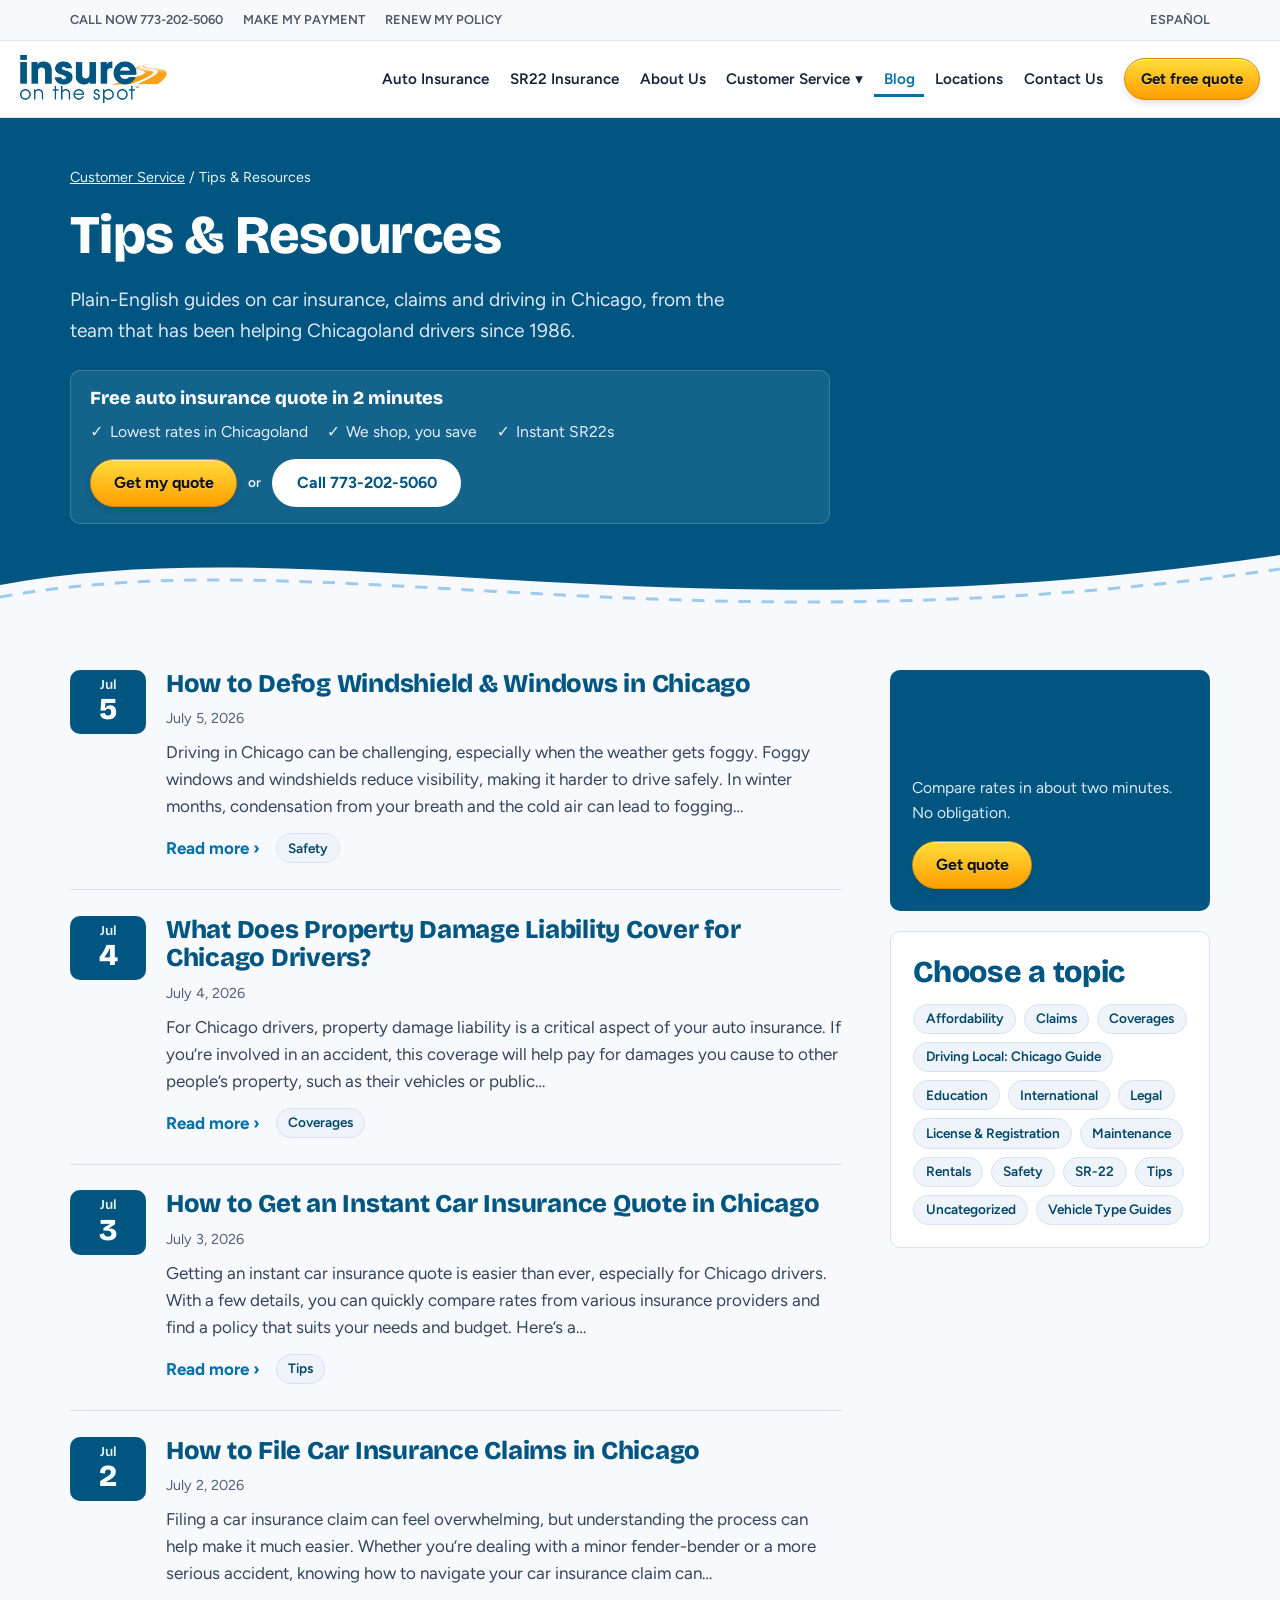
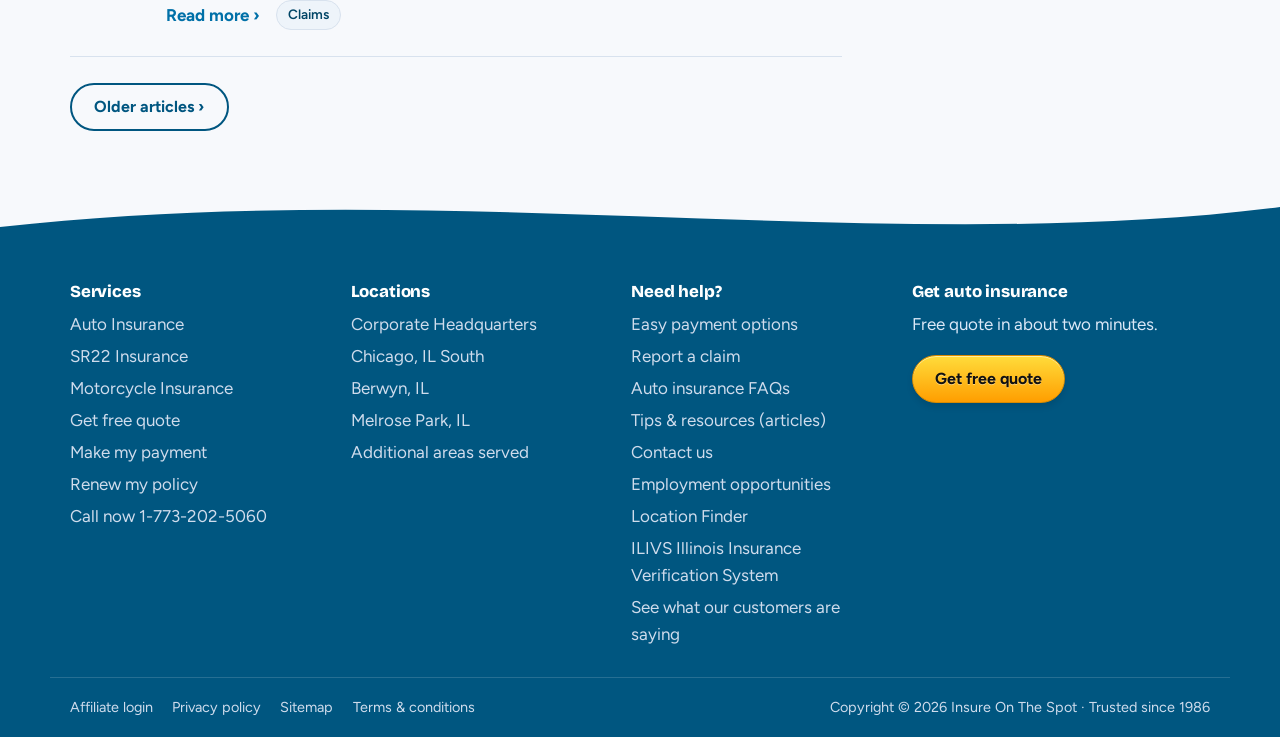
==== commit 610eb767: "V2" ====
--- a/index.html
+++ b/index.html
@@ -87,12 +87,7 @@
                 Customer Service <span aria-hidden="true">▾</span>
               </button>
               <div class="dd-panel">
-                <a href="https://csp.insureonthespot.com/Login.aspx"
-                  >Make my payment</a
-                >
-                <a href="https://csp.insureonthespot.com/Login.aspx"
-                  >Renew my policy</a
-                >
+
                 <a
                   href="https://www.insureonthespot.com/customer-service/payment-options/"
                   >Payment options</a
@@ -118,16 +113,7 @@
               <a href="locations.html" data-route="locations">Locations</a>
             </li>
             <li><a href="contact.html" data-route="contact">Contact Us</a></li>
-            <li class="mobile-only">
-              <a href="https://csp.insureonthespot.com/Login.aspx"
-                >Make my payment</a
-              >
-            </li>
-            <li class="mobile-only">
-              <a href="https://csp.insureonthespot.com/Login.aspx"
-                >Renew my policy</a
-              >
-            </li>
+
             <li class="nav-cta">
               <a
                 class="btn btn-cta btn-sm"
@@ -358,7 +344,7 @@
             <aside aria-label="Sidebar">
               <div class="box">
                 <div class="card cta-card">
-                  <h3>Get auto insurance</h3>
+                  <h2>Get auto insurance</h2>
                   <p>Compare rates in about two minutes. No obligation.</p>
                   <a
                     class="btn btn-cta"
@@ -367,7 +353,7 @@
                   >
                 </div>
                 <nav class="card topics" aria-labelledby="topicsH">
-                  <h3 id="topicsH">Choose a topic</h3>
+                  <h2 id="topicsH">Choose a topic</h2>
                   <ul>
                     <li>
                       <a
--- a/style.css
+++ b/style.css
@@ -1068,3 +1068,26 @@
     scroll-behavior: auto !important;
   }
 }
+
+.hours-info {
+  margin: 0.5rem 0;
+  font-size: 0.9rem;
+}
+.hours-info p {
+  margin: 0 0 0.25rem;
+}
+.status-badge {
+  display: inline-block;
+  padding: 2px 8px;
+  border-radius: 12px;
+  font-size: 0.8rem;
+  font-weight: 600;
+}
+.badge-open {
+  background: #e6f4ea;
+  color: #137333;
+}
+.badge-closed {
+  background: #fce8e6;
+  color: #c5221f;
+}
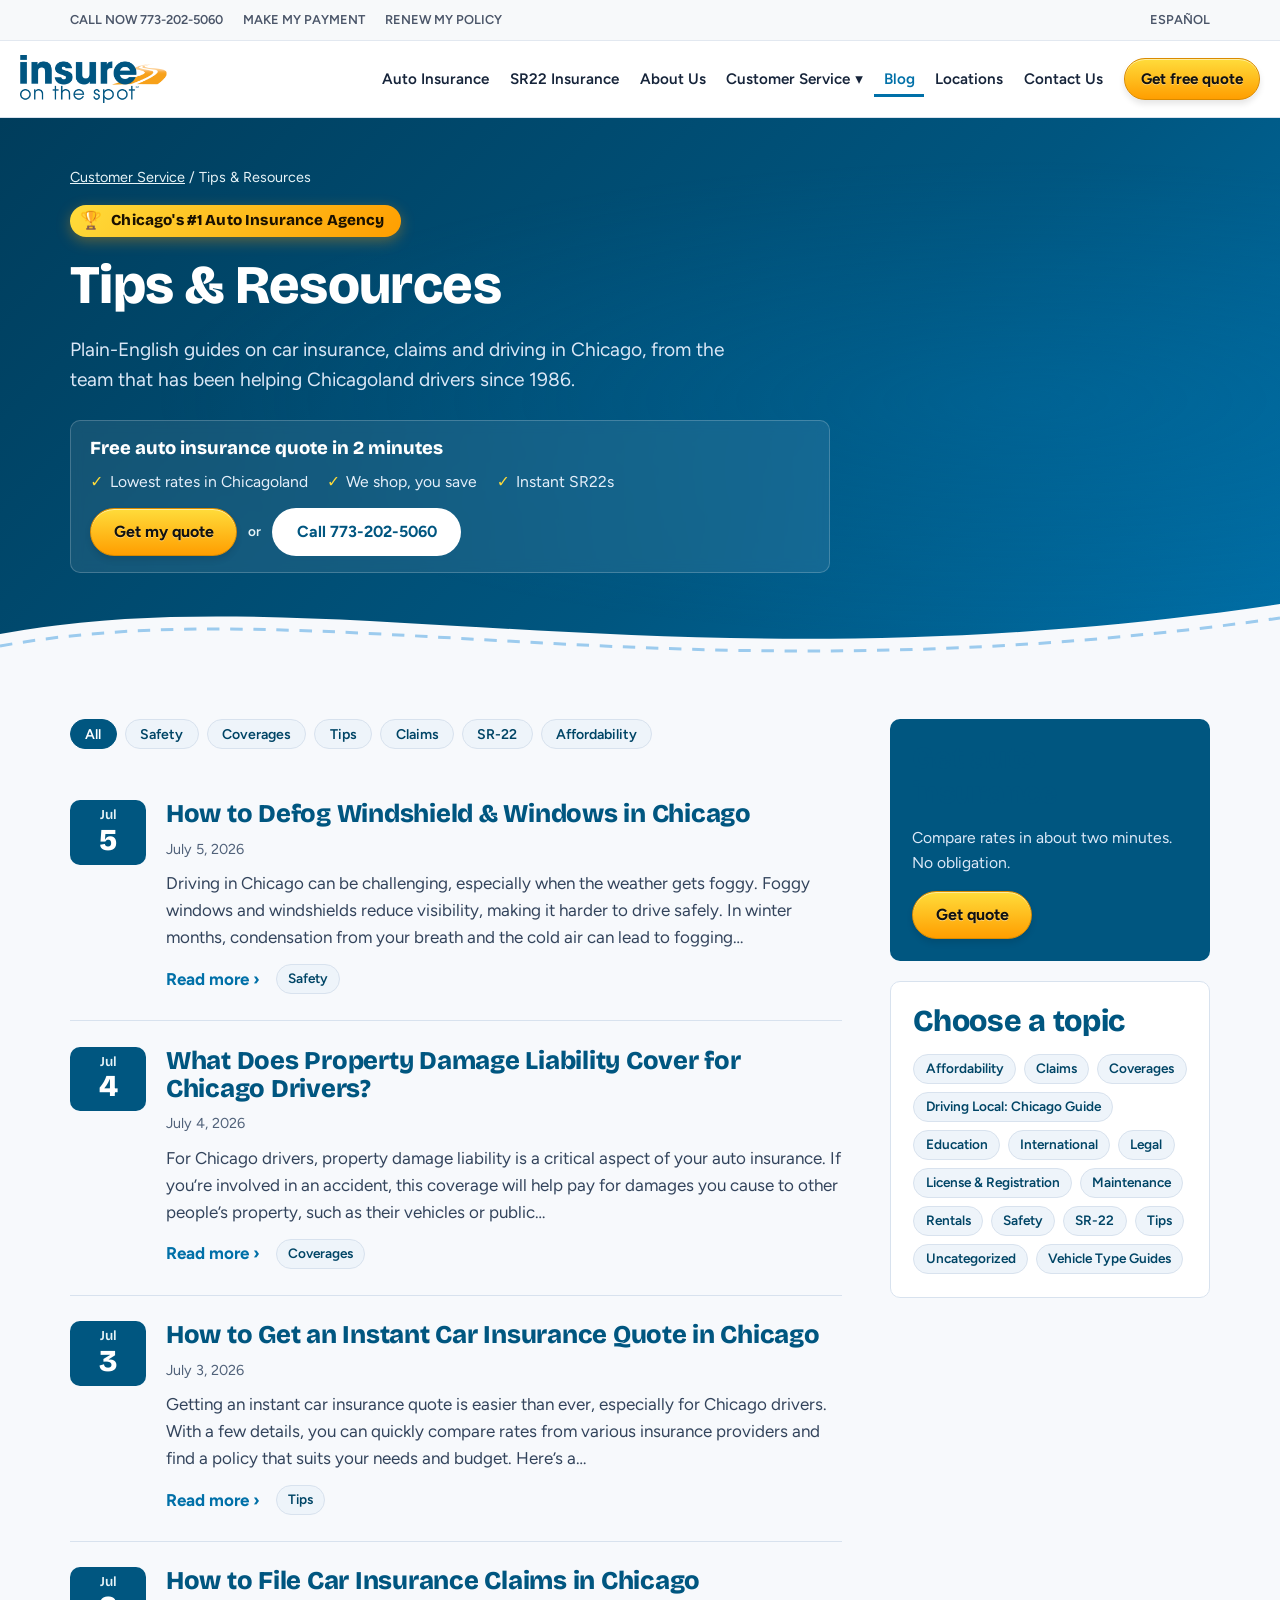
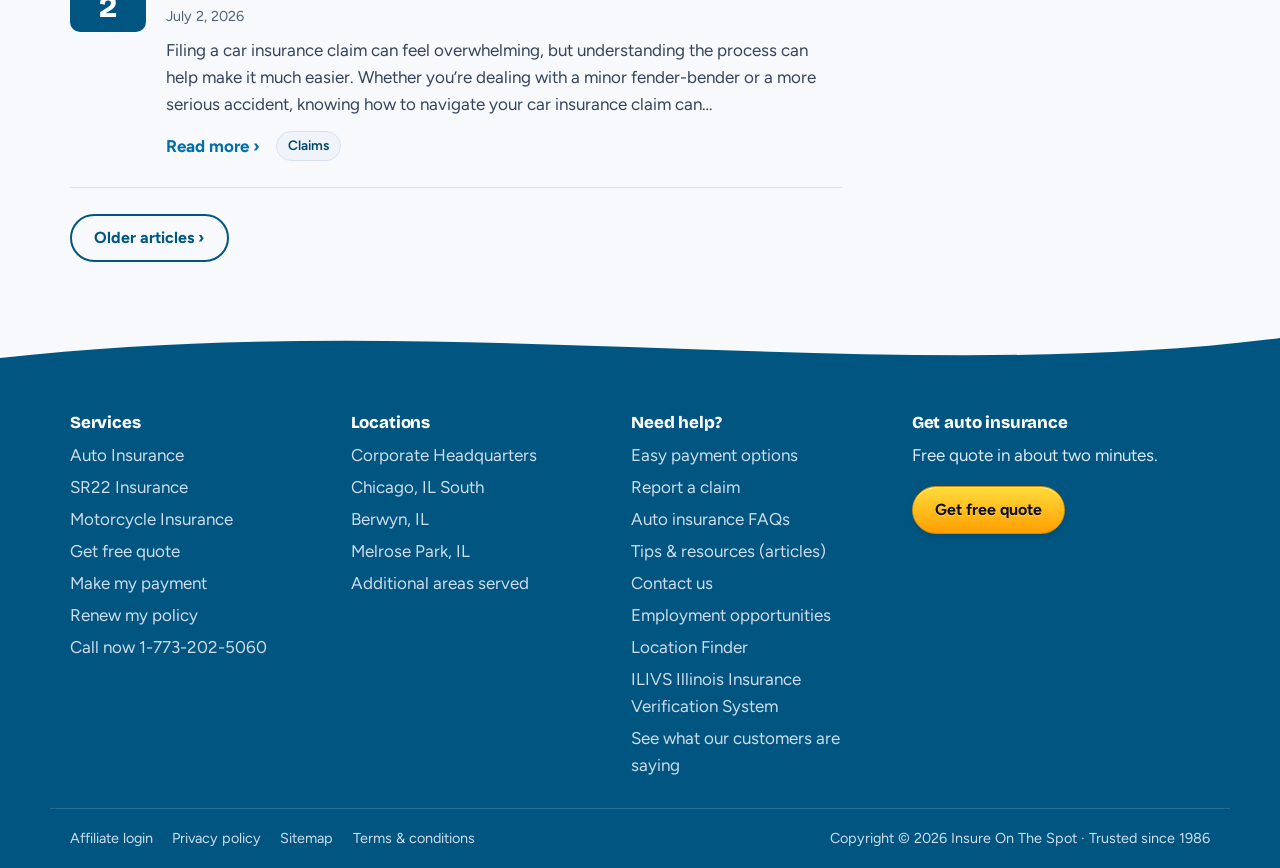
==== commit 2205f57e: "[ADD]- some changes" ====
--- a/index.html
+++ b/index.html
@@ -143,6 +143,7 @@
               >
               / Tips &amp; Resources
             </div>
+            <div class="badge-no1"><span class="trophy">🏆</span> Chicago's #1 Auto Insurance Agency</div>
             <h1 tabindex="-1">Tips &amp; Resources</h1>
             <p class="lede">
               Plain-English guides on car insurance, claims and driving in
@@ -189,6 +190,15 @@
         <section class="section tight">
           <div class="wrap blog-grid">
             <div>
+              <nav class="filter-bar" aria-label="Filter by topic">
+                <a class="filter-pill active" href="#">All</a>
+                <a class="filter-pill" href="https://www.insureonthespot.com/category/safety/">Safety</a>
+                <a class="filter-pill" href="https://www.insureonthespot.com/category/coverages/">Coverages</a>
+                <a class="filter-pill" href="https://www.insureonthespot.com/category/tips/">Tips</a>
+                <a class="filter-pill" href="https://www.insureonthespot.com/category/claims/">Claims</a>
+                <a class="filter-pill" href="https://www.insureonthespot.com/category/sr-22/">SR-22</a>
+                <a class="filter-pill" href="https://www.insureonthespot.com/category/affordability/">Affordability</a>
+              </nav>
               <article class="post">
                 <div class="date" aria-hidden="true">
                   <span class="m">Jul</span><span class="d">5</span>
--- a/style.css
+++ b/style.css
@@ -291,10 +291,18 @@
 
 /* hero: road curve */
 .hero {
-  background: var(--navy);
+  background: linear-gradient(135deg, #003d5c 0%, #005680 60%, #0070a8 100%);
   color: #fff;
   position: relative;
   overflow: hidden;
+}
+.hero::before {
+  content: '';
+  position: absolute;
+  inset: 0;
+  background: radial-gradient(ellipse at 80% 50%, rgba(0,112,168,0.3) 0%, transparent 60%);
+  z-index: 1;
+  pointer-events: none;
 }
 .hero .wrap {
   position: relative;
@@ -304,7 +312,7 @@
 }
 .hero h1 {
   color: #fff;
-  max-width: 16ch;
+  max-width: 20ch;
   margin-bottom: 0.35em;
 }
 .hero .lede {
@@ -325,6 +333,48 @@
 .hero .crumbs a {
   color: var(--sky);
 }
+
+/* Chicago #1 badge */
+.badge-no1 {
+  display: inline-flex;
+  align-items: center;
+  gap: 0.55rem;
+  background: linear-gradient(135deg, #ffdc3b 0%, #ff9e00 100%);
+  color: #1a1100;
+  font: 800 0.95rem/1 var(--head);
+  padding: 0.45rem 1rem 0.45rem 0.65rem;
+  border-radius: 999px;
+  margin-bottom: 1.1rem;
+  box-shadow: 0 4px 14px rgba(255,158,0,0.35);
+  letter-spacing: 0.01em;
+  animation: badge-pop 0.5s cubic-bezier(0.34,1.56,0.64,1) both;
+}
+.badge-no1 .trophy {
+  font-size: 1.1rem;
+}
+@keyframes badge-pop {
+  from { transform: scale(0.6); opacity: 0; }
+  to   { transform: scale(1);   opacity: 1; }
+}
+
+/* Stars / social proof */
+.hero-stars {
+  display: flex;
+  align-items: center;
+  gap: 0.5rem;
+  margin-bottom: 1rem;
+  font-size: 0.95rem;
+  color: #dbe8f7;
+}
+.hero-stars .stars {
+  color: #ffdc3b;
+  font-size: 1.1rem;
+  letter-spacing: 0.05em;
+}
+.hero-stars strong {
+  color: #fff;
+}
+
 .road {
   position: absolute;
   left: 0;
@@ -353,10 +403,11 @@
   gap: 0.6rem 1.4rem;
   align-items: center;
   background: rgba(255, 255, 255, 0.08);
-  border: 1px solid rgba(255, 255, 255, 0.18);
+  border: 1px solid rgba(255, 255, 255, 0.2);
   border-radius: var(--radius);
   padding: 1rem 1.2rem;
   max-width: 760px;
+  backdrop-filter: blur(6px);
 }
 .quote-strip strong {
   font: 800 1.15rem var(--head);
@@ -375,7 +426,7 @@
 }
 .quote-strip li::before {
   content: "✓";
-  color: var(--sky);
+  color: #ffdc3b;
   font-weight: 800;
   margin-right: 0.4rem;
 }
@@ -390,6 +441,87 @@
   font-size: 0.85rem;
   color: var(--sky);
   font-weight: 600;
+}
+
+/* Blog filter pills */
+.filter-bar {
+  display: flex;
+  flex-wrap: wrap;
+  gap: 0.5rem;
+  margin-bottom: 1.6rem;
+}
+.filter-pill {
+  display: inline-flex;
+  align-items: center;
+  padding: 0.35rem 0.9rem;
+  border-radius: 999px;
+  font: 600 0.88rem var(--body);
+  background: var(--mist);
+  color: var(--navy-2);
+  border: 1px solid var(--line);
+  cursor: pointer;
+  text-decoration: none;
+  transition: background 0.15s, color 0.15s, border-color 0.15s;
+}
+.filter-pill:hover,
+.filter-pill.active {
+  background: var(--navy);
+  color: #fff;
+  border-color: var(--navy);
+}
+
+/* Contact form */
+.contact-form {
+  display: grid;
+  gap: 1rem;
+}
+.contact-form label {
+  display: block;
+  font-weight: 600;
+  font-size: 0.92rem;
+  color: var(--navy);
+  margin-bottom: 0.3rem;
+}
+.contact-form input,
+.contact-form select,
+.contact-form textarea {
+  width: 100%;
+  padding: 0.65rem 0.9rem;
+  border: 1.5px solid var(--line);
+  border-radius: 8px;
+  font: 1rem var(--body);
+  color: var(--ink);
+  background: #fff;
+  transition: border-color 0.15s, box-shadow 0.15s;
+}
+.contact-form input:focus,
+.contact-form select:focus,
+.contact-form textarea:focus {
+  outline: none;
+  border-color: var(--blue);
+  box-shadow: 0 0 0 3px rgba(0,112,168,0.15);
+}
+.contact-form textarea {
+  resize: vertical;
+  min-height: 110px;
+}
+.form-row {
+  display: grid;
+  grid-template-columns: 1fr 1fr;
+  gap: 0.9rem;
+}
+.form-success {
+  display: none;
+  background: #e4f5ea;
+  color: var(--ok);
+  border: 1px solid #b2dfc2;
+  border-radius: var(--radius);
+  padding: 1rem 1.2rem;
+  font-weight: 600;
+  text-align: center;
+}
+@media (max-width: 640px) {
+  .form-row { grid-template-columns: 1fr; }
 }
 
 main {
@@ -612,38 +744,17 @@
   background: #fff;
   border: 1px solid var(--line);
   border-radius: var(--radius);
-  padding: 1rem;
-}
-.mapbox svg {
+  overflow: hidden;
+  min-height: 480px;
+  display: flex;
+  flex-direction: column;
+}
+.mapbox iframe {
   width: 100%;
-  height: auto;
-  display: block;
-}
-.mapbox .cap {
-  font-size: 0.85rem;
-  color: var(--muted);
-  margin: 0.5rem 0 0;
-}
-.mpin {
-  cursor: pointer;
-}
-.mpin circle.dot {
-  fill: var(--cta);
-  stroke: #fff;
-  stroke-width: 3;
-  transition: r 0.15s;
-}
-.mpin:hover circle.dot,
-.mpin:focus-visible circle.dot,
-.mpin.hl circle.dot {
-  r: 13;
-}
-.mpin text {
-  font: 700 13px var(--body);
-  fill: var(--navy);
-  paint-order: stroke;
-  stroke: #fff;
-  stroke-width: 4px;
+  flex: 1;
+  min-height: 480px;
+  border: 0;
+  display: block;
 }
 .finder {
   display: flex;
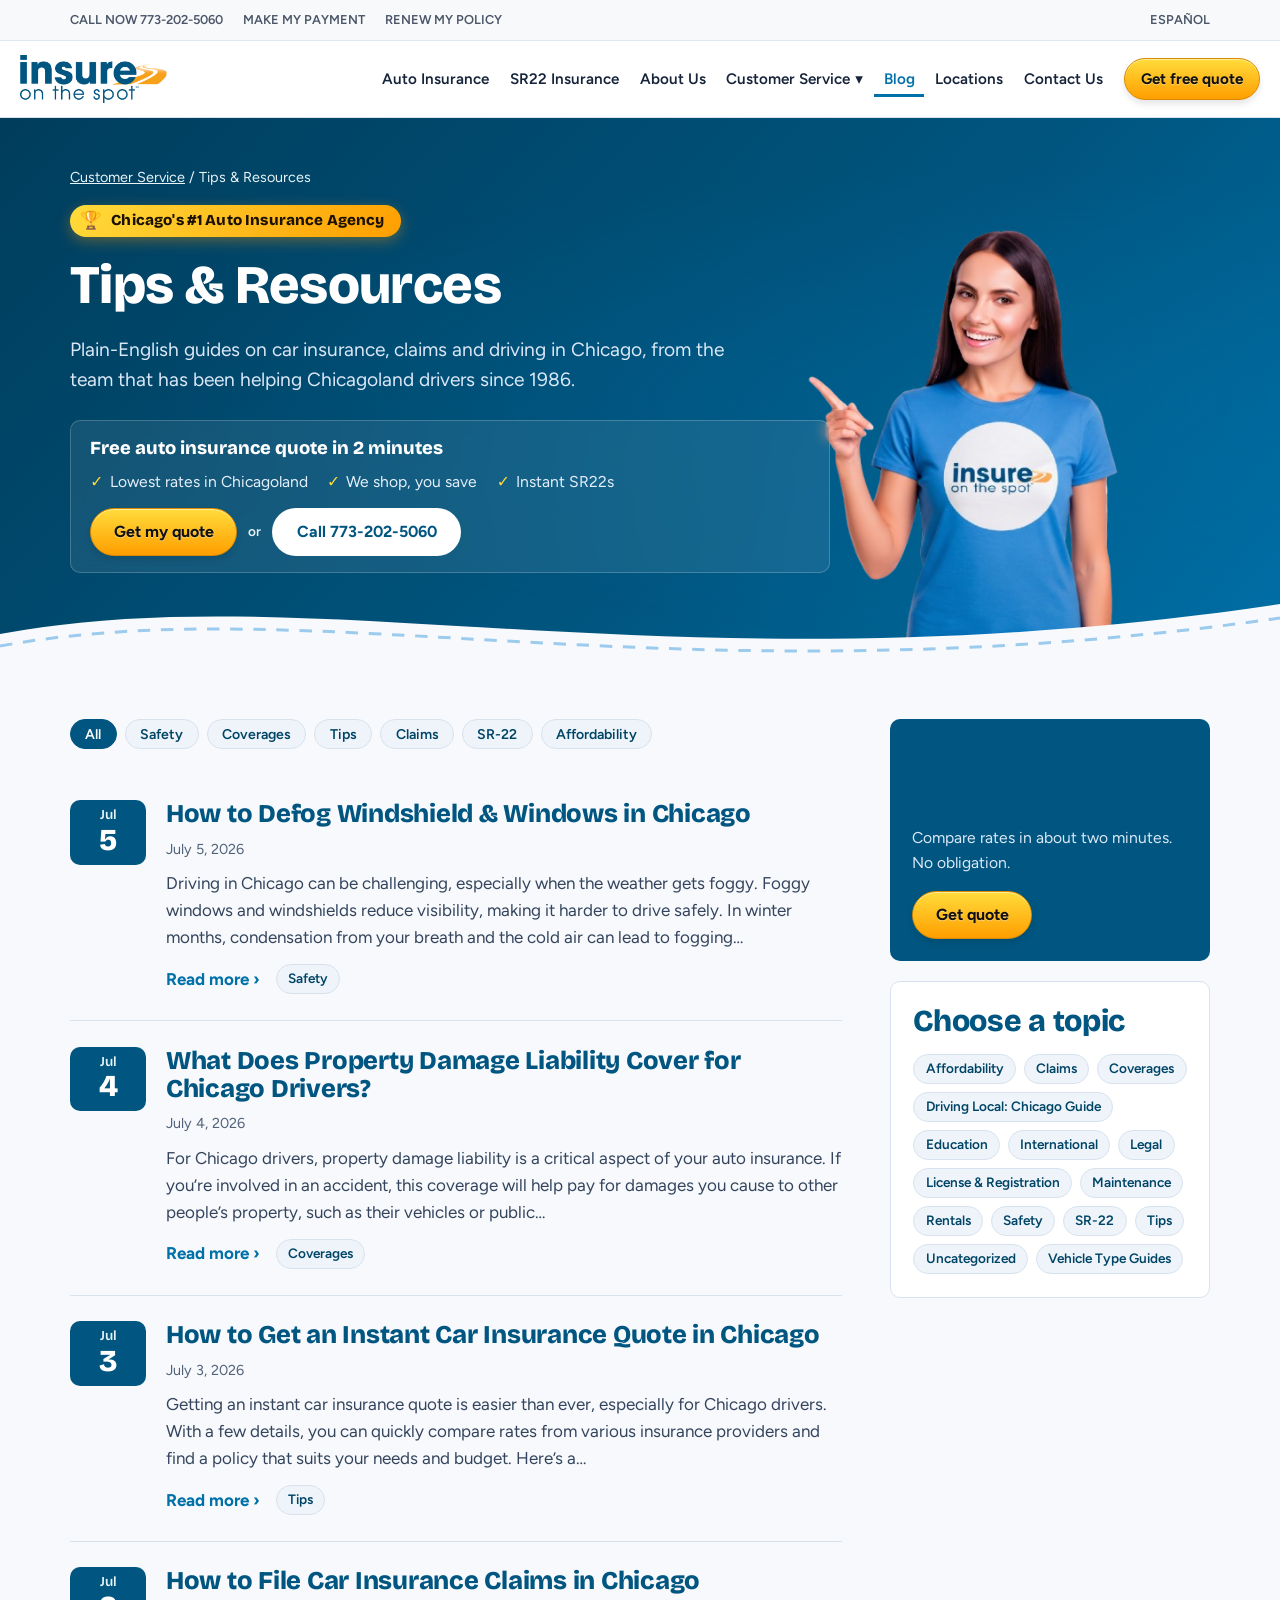
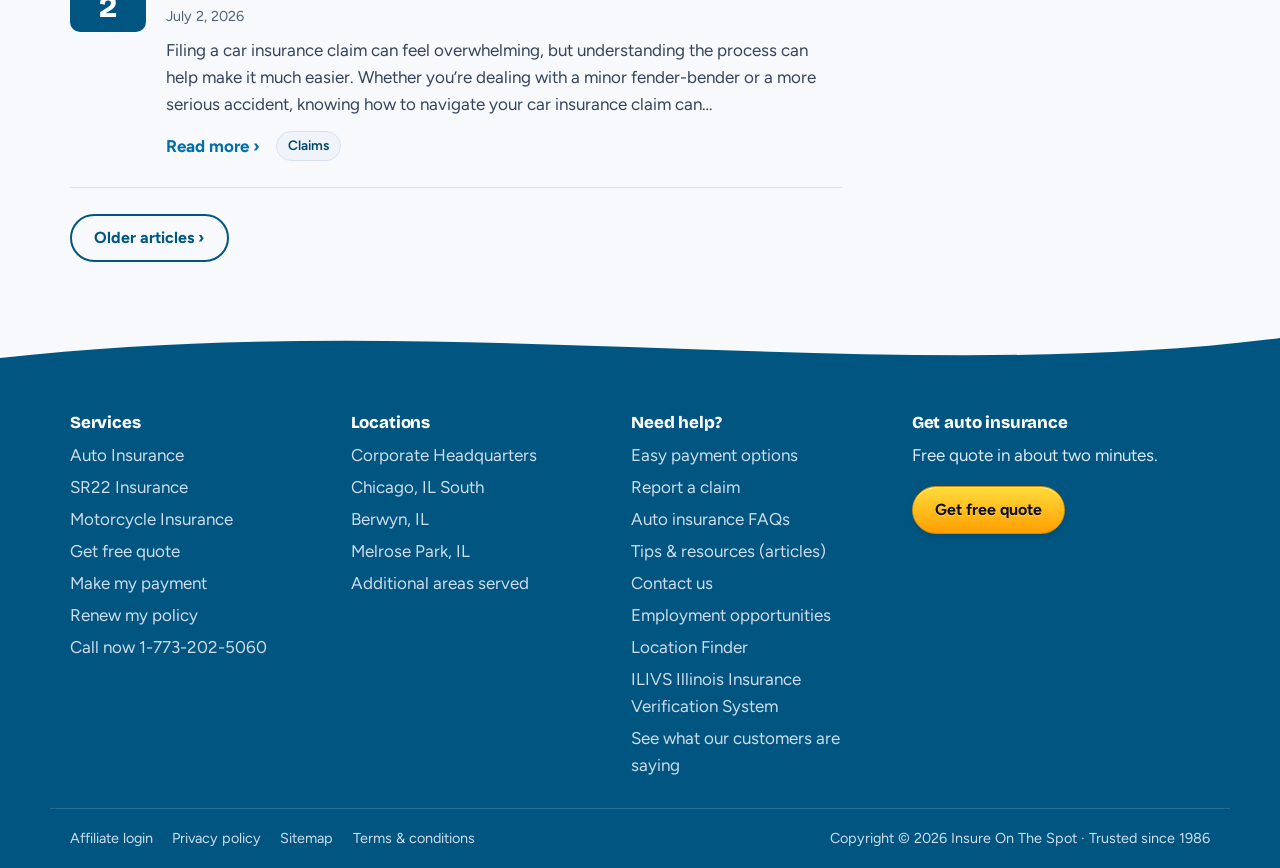
==== commit 502f5f3a: "UPDATE IMAGE" ====
--- a/index.html
+++ b/index.html
@@ -167,6 +167,12 @@
               </div>
             </div>
           </div>
+          <img
+            class="hero-woman"
+            src="assets/hero-woman.png"
+            alt=""
+            aria-hidden="true"
+          />
           <svg
             class="road"
             viewBox="0 0 1440 120"
--- a/style.css
+++ b/style.css
@@ -333,6 +333,16 @@
 .hero .crumbs a {
   color: var(--sky);
 }
+.hero-woman {
+  position: absolute;
+  right: clamp(1rem, 5vw, 5rem);
+  bottom: 42px;
+  z-index: 1;
+  width: min(34vw, 440px);
+  height: auto;
+  object-fit: contain;
+  pointer-events: none;
+}
 
 /* Chicago #1 badge */
 .badge-no1 {
@@ -1113,10 +1123,22 @@
     margin-top: 1rem;
   }
 }
+@media (max-width: 1100px) {
+  .hero-woman {
+    right: -0.5rem;
+    bottom: 32px;
+    width: clamp(190px, 28vw, 300px);
+  }
+}
 @media (max-width: 860px) {
   .topbar .left a:not(.call),
   .topbar .right a:not(.es) {
     display: none;
+  }
+  .hero-woman {
+    right: -1.5rem;
+    bottom: 32px;
+    width: 250px;
   }
   .hero .wrap {
     padding-top: 32px;
@@ -1159,6 +1181,11 @@
   .legal {
     padding-bottom: calc(18px + 76px);
   }
+}
+@media (max-width: 600px) {
+  .hero-woman {
+    display: none;
+  }
   .logo small {
     display: none;
   }
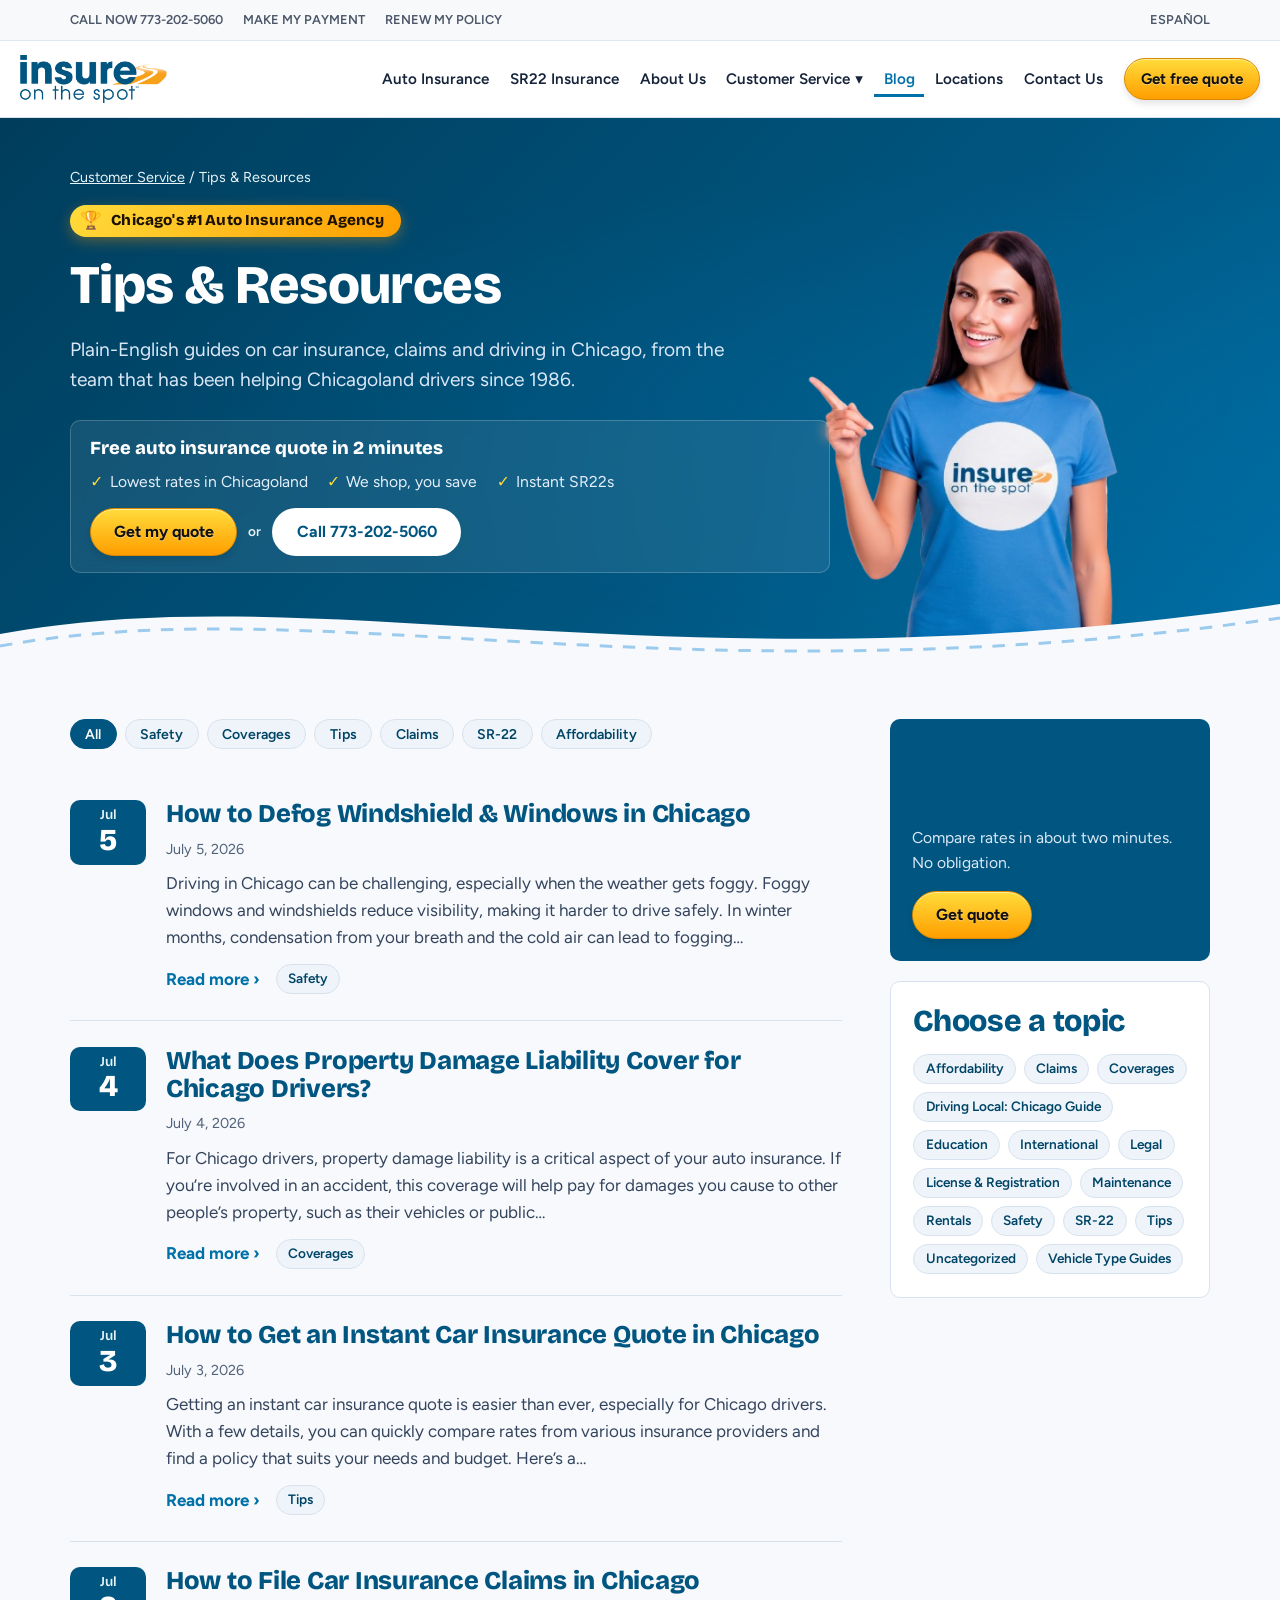
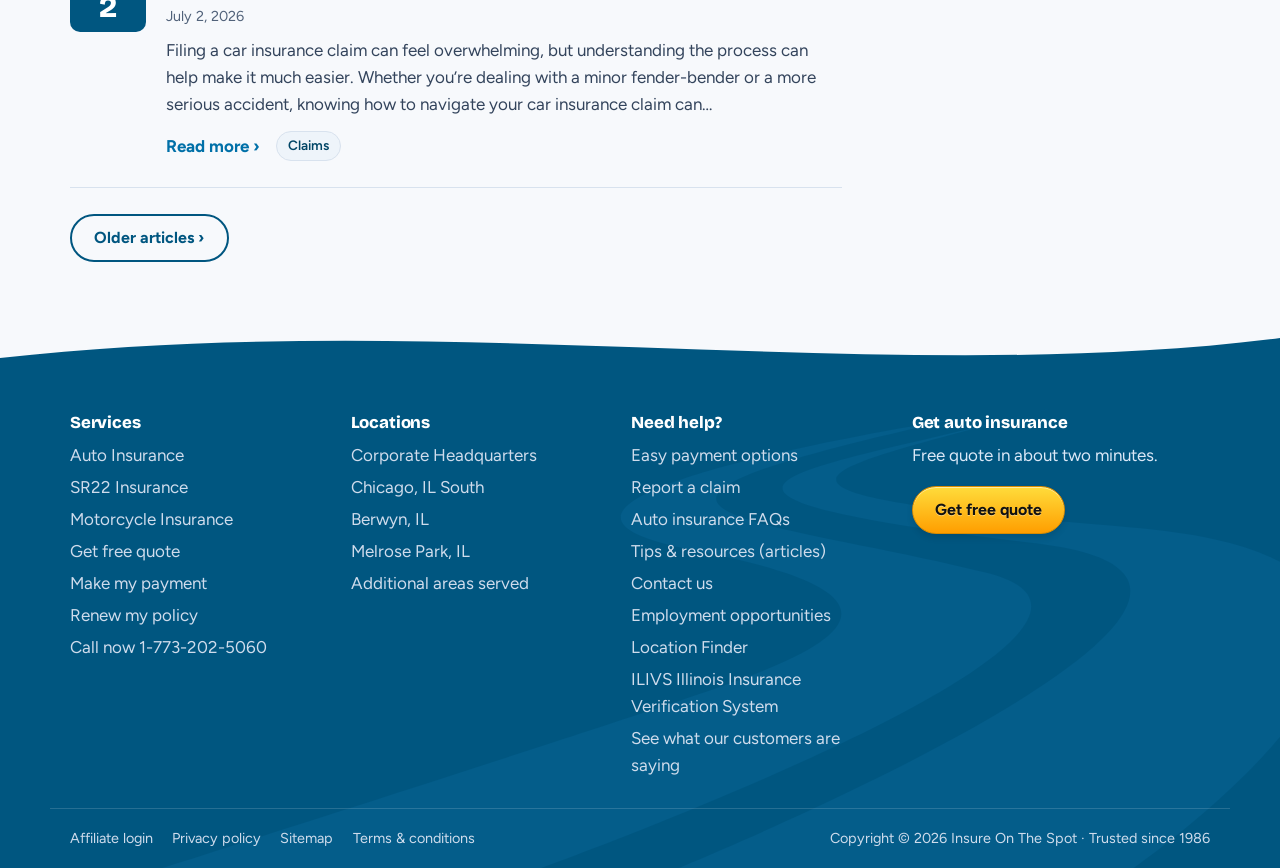
==== commit 8244f9f1: "[ADD] the curve branding on the footer" ====
--- a/index.html
+++ b/index.html
@@ -7,6 +7,22 @@
       content="width=device-width, initial-scale=1, viewport-fit=cover"
     />
     <title>Tips & Resources – Insure On The Spot</title>
+    <meta
+      name="description"
+      content="Read plain-English auto insurance tips, claims guidance, safety advice, and Chicago driving resources from Insure On The Spot."
+    />
+    <link rel="canonical" href="https://www.insureonthespot.com/customer-service/blog/" />
+    <meta property="og:title" content="Tips & Resources – Insure On The Spot" />
+    <meta
+      property="og:description"
+      content="Helpful auto insurance, claims, and driving resources for Chicagoland drivers."
+    />
+    <meta property="og:type" content="website" />
+    <meta
+      property="og:url"
+      content="https://www.insureonthespot.com/customer-service/blog/"
+    />
+    <meta name="twitter:card" content="summary" />
     <link rel="preconnect" href="https://fonts.googleapis.com" />
     <link rel="preconnect" href="https://fonts.gstatic.com" crossorigin />
     <link
@@ -107,7 +123,7 @@
               </div>
             </li>
             <li>
-              <a href="/" data-route="blog" aria-current="page">Blog</a>
+              <a href="index.html" data-route="blog" aria-current="page">Blog</a>
             </li>
             <li>
               <a href="locations.html" data-route="locations">Locations</a>
@@ -496,6 +512,7 @@
           <path d="M0 0H1440V20C1000 70 500 -10 0 40Z" fill="#f7f9fc" />
         </svg>
       </div>
+      <img class="footer-curve-image" src="assets/curve.svg" alt="" aria-hidden="true" />
       <div class="cols">
         <div>
           <h2>Services</h2>
@@ -582,7 +599,7 @@
                 >Auto insurance FAQs</a
               >
             </li>
-            <li><a href="/">Tips &amp; resources (articles)</a></li>
+            <li><a href="index.html">Tips &amp; resources (articles)</a></li>
             <li><a href="contact.html">Contact us</a></li>
             <li>
               <a
--- a/style.css
+++ b/style.css
@@ -530,6 +530,18 @@
   font-weight: 600;
   text-align: center;
 }
+.form-note {
+  color: var(--muted);
+  font-size: 0.9rem;
+  margin: 0 0 1rem;
+  padding: 0.7rem 0.8rem;
+  border-left: 3px solid var(--cta);
+  background: #fff8df;
+}
+.form-success a {
+  color: inherit;
+  font-weight: 700;
+}
 @media (max-width: 640px) {
   .form-row { grid-template-columns: 1fr; }
 }
@@ -954,6 +966,7 @@
   color: #cfdcec;
   margin-top: 0;
   position: relative;
+  overflow: hidden;
 }
 footer .roadtop {
   display: block;
@@ -966,7 +979,19 @@
   width: 100%;
   height: 60px;
 }
+footer .footer-curve-image {
+  position: absolute;
+  bottom: 0;
+  right: 0;
+  width: min(92%, 1332px);
+  height: auto;
+  max-width: none;
+  pointer-events: none;
+  z-index: 0;
+}
 footer .cols {
+  position: relative;
+  z-index: 1;
   display: grid;
   grid-template-columns: repeat(3, 1fr) 1.2fr;
   gap: 32px;
@@ -999,6 +1024,8 @@
   color: #dbe8f7;
 }
 .legal {
+  position: relative;
+  z-index: 1;
   border-top: 1px solid rgba(255, 255, 255, 0.15);
   padding: 18px 20px;
   max-width: var(--wrap);
